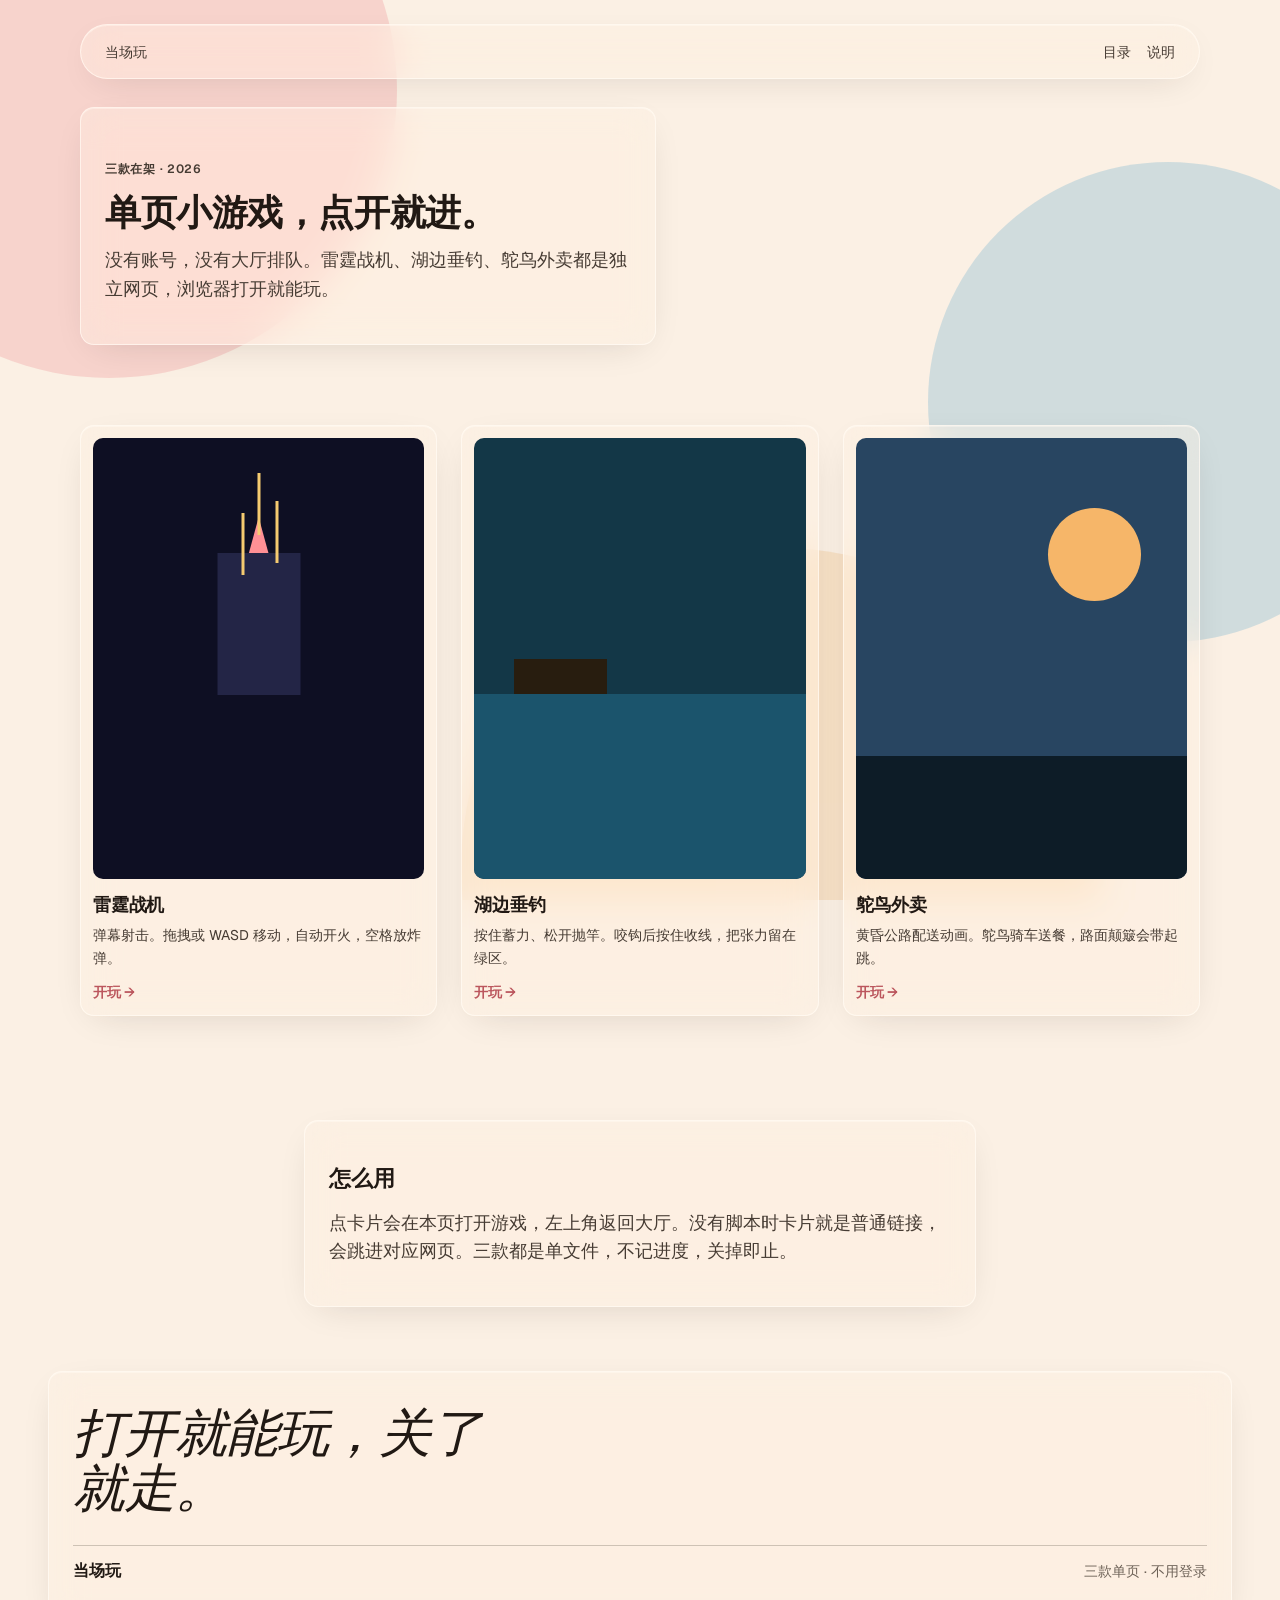
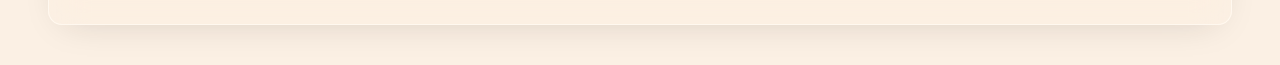
==== index.html @ dd324b51 "Add play-now arcade hub and three single-page games. Include Thunder Fighter, Lakeside Fishing, and " ====
<!DOCTYPE html>
<html lang="zh-CN" data-theme="plume">
<head>
  <meta charset="UTF-8" />
  <meta name="viewport" content="width=device-width, initial-scale=1.0" />
  <meta name="description" content="当场玩：雷霆战机、湖边垂钓、鸵鸟外卖。单页小游戏目录，不用账号，点开即玩。" />
  <title>当场玩 · 三款单页游戏</title>
  <link rel="preconnect" href="https://fonts.googleapis.com" />
  <link rel="preconnect" href="https://fonts.gstatic.com" crossorigin />
  <link href="https://fonts.googleapis.com/css2?family=Geist:wght@400;500;600;700&family=Newsreader:ital,opsz,wght@1,16..72,500&display=swap" rel="stylesheet" />
  <link rel="stylesheet" href="tokens.css" />
  <style>
/* Hallmark · genre: playful · macrostructure: Catalogue
 * theme: Plume · accent: rose 18° · studied: no
 * tone: playful · audience: casual players · use: click a game and play
 * nav: N1 · footer: Ft5 · enrichment: none (typography + CSS art thumbs)
 * F6 knobs: ratio=3/4 portrait, density=3-up, micro-action=开玩
 * motion: card-lift · overlay-fade · blob-drift
 * glass: nav · mast · cards · notes · footer · stage bar
 * pre-emit critique: P4 H5 E4 S4 R4 V4 */

*, *::before, *::after { box-sizing: border-box; margin: 0; padding: 0; }
html, body { overflow-x: clip; }
html { scroll-behavior: smooth; }

body {
  font-family: var(--font-body);
  font-size: var(--text-md);
  font-weight: 400;
  color: var(--color-ink);
  background: var(--color-paper);
  line-height: var(--lh-relaxed);
  -webkit-font-smoothing: antialiased;
  -moz-osx-font-smoothing: grayscale;
}

a { color: inherit; }

.aura {
  position: fixed;
  inset: 0;
  z-index: 0;
  pointer-events: none;
  overflow: hidden;
}
.aura__blob {
  position: absolute;
  border-radius: 50%;
  will-change: transform;
}
.aura__blob--a {
  width: min(36rem, 58vw);
  height: min(36rem, 58vw);
  left: -14%;
  top: -22%;
  background: oklch(78% 0.10 18 / 0.34);
  animation: blob-drift 28s var(--ease-in-out) infinite;
}
.aura__blob--b {
  width: min(30rem, 48vw);
  height: min(30rem, 48vw);
  right: -10%;
  top: 18%;
  background: oklch(72% 0.08 230 / 0.30);
  animation: blob-drift 34s var(--ease-in-out) infinite reverse;
}
.aura__blob--c {
  width: min(40rem, 64vw);
  height: min(40rem, 64vw);
  left: 36%;
  bottom: -32%;
  background: oklch(82% 0.10 70 / 0.28);
  animation: blob-drift 40s var(--ease-in-out) infinite;
}
@keyframes blob-drift {
  0%, 100% { transform: translate(0, 0); }
  50% { transform: translate(4%, -6%); }
}

.wrap {
  width: min(100%, var(--page-max));
  margin-inline: auto;
  padding-inline: var(--page-gutter);
  min-width: 0;
  position: relative;
  z-index: var(--z-base);
}

.glass {
  background: var(--glass-fill);
  backdrop-filter: blur(var(--glass-blur)) saturate(var(--glass-sat));
  -webkit-backdrop-filter: blur(var(--glass-blur)) saturate(var(--glass-sat));
  border: 1px solid var(--glass-stroke);
  box-shadow:
    var(--glass-shadow),
    inset 0 1px 0 var(--glass-stroke-inner);
  isolation: isolate;
}

/* N1 wordmark + 2 links, sticky frosted pill */
.nav-wrap {
  position: sticky;
  top: var(--space-sm);
  z-index: var(--z-sticky-nav);
  padding-block: var(--space-sm) 0;
}
.nav-min {
  display: flex;
  align-items: baseline;
  justify-content: space-between;
  gap: var(--space-lg);
  padding: var(--space-sm) var(--space-lg);
  border-radius: var(--radius-pill);
}
.wordmark {
  font-family: var(--font-display);
  font-weight: 700;
  font-size: var(--text-lg);
  letter-spacing: var(--tracking-tight);
  text-decoration: none;
  color: var(--color-ink);
  white-space: nowrap;
}
.nav-min ul {
  list-style: none;
  display: flex;
  gap: var(--space-md);
  min-width: 0;
}
.nav-min a {
  font-size: var(--text-sm);
  font-weight: 500;
  color: var(--color-neutral);
  text-decoration: none;
  white-space: nowrap;
  padding: var(--space-3xs) 0;
  border-bottom: var(--rule-fine) solid transparent;
  transition: color var(--dur-micro) var(--ease-out),
              border-color var(--dur-micro) var(--ease-out);
}
.nav-min a:hover,
.nav-min a.is-hover { color: var(--color-ink); border-bottom-color: var(--color-ink); }
.nav-min a:focus-visible,
.nav-min a.is-focus {
  outline: 2px solid var(--color-focus);
  outline-offset: 3px;
  border-radius: 2px;
}
.nav-min a:active,
.nav-min a.is-active { transform: translateY(1px); }

/* Catalogue mast — inventory header, not a display hero */
.mast {
  margin-top: var(--space-xl);
  margin-bottom: var(--space-2xl);
  padding: var(--space-xl) var(--space-lg);
  max-width: 36rem;
  min-width: 0;
  border-radius: var(--radius-card);
}
.mast__count {
  font-size: var(--text-xs);
  font-weight: 600;
  letter-spacing: var(--tracking-label);
  text-transform: uppercase;
  color: var(--color-muted);
  margin-bottom: var(--space-sm);
}
.mast h1 {
  font-family: var(--font-display);
  font-size: var(--text-2xl);
  font-weight: 700;
  letter-spacing: var(--tracking-tight);
  line-height: var(--lh-snug);
  overflow-wrap: anywhere;
  min-width: 0;
}
.mast p {
  margin-top: var(--space-sm);
  color: var(--color-neutral);
  max-width: var(--measure);
}

/* F6 product card grid */
.shelf {
  display: grid;
  grid-template-columns: minmax(0, 1fr);
  gap: var(--space-xl) var(--space-lg);
  padding-bottom: var(--space-3xl);
  padding-top: var(--space-md);
}
@media (min-width: 40rem) {
  .shelf { grid-template-columns: repeat(2, minmax(0, 1fr)); }
}
@media (min-width: 60rem) {
  .shelf { grid-template-columns: repeat(3, minmax(0, 1fr)); }
}

.game {
  display: grid;
  grid-template-rows: auto 1fr auto;
  gap: var(--space-sm);
  text-decoration: none;
  color: var(--color-ink);
  min-width: 0;
  border-radius: var(--radius-card);
  outline: none;
  padding: var(--space-sm);
  transition: transform var(--dur-short) var(--ease-out),
              background var(--dur-short) var(--ease-out);
}
.game__media {
  position: relative;
  display: block;
  aspect-ratio: 3 / 4;
  border-radius: calc(var(--radius-card) - 4px);
  overflow: hidden;
  background: var(--color-paper-2);
  min-width: 0;
}
.game__art {
  width: 100%;
  height: 100%;
  display: block;
  position: relative;
}
.game__meta h2 {
  font-family: var(--font-display);
  font-size: var(--text-md);
  font-weight: 600;
  letter-spacing: var(--tracking-tight);
  overflow-wrap: anywhere;
  min-width: 0;
}
.game__meta p {
  font-size: var(--text-sm);
  color: var(--color-neutral);
  margin-top: var(--space-2xs);
}
.game__play {
  font-size: var(--text-sm);
  font-weight: 600;
  color: var(--color-accent);
  justify-self: start;
  transition: transform var(--dur-micro) var(--ease-out),
              color var(--dur-micro) var(--ease-out);
}
.game:hover .game__play,
.game.is-hover .game__play,
.game:focus-visible .game__play { transform: translateX(4px); }

@media (hover: hover) and (pointer: fine) {
  .game:hover,
  .game.is-hover {
    transform: translateY(-2px);
    background: var(--glass-fill-strong);
  }
}
.game:focus-visible,
.game.is-focus {
  outline: 2px solid var(--color-focus);
  outline-offset: 3px;
}
.game:active,
.game.is-active { transform: translateY(0); }
.game[aria-disabled="true"] { pointer-events: none; opacity: 0.45; }
.game[data-state="loading"] .game__play::after { content: " …"; }
.game[data-state="error"] .game__play { color: var(--color-ink); }
.game[data-state="success"] .game__play { color: var(--color-ink-2); }

/* CSS art — fighter */
.art--fighter { background: var(--art-fighter-sky); }
.art--fighter::before {
  content: "";
  position: absolute;
  inset: 18% 42% auto 42%;
  height: 22%;
  background: var(--art-fighter-ship);
  clip-path: polygon(50% 0, 100% 100%, 0 100%);
}
.art--fighter::after {
  content: "";
  position: absolute;
  left: 50%;
  top: 8%;
  width: 3px;
  height: 14%;
  transform: translateX(-50%);
  background: var(--art-fighter-shot);
  box-shadow:
    18px 28px 0 0 var(--art-fighter-shot),
    -16px 40px 0 0 var(--art-fighter-shot),
    0 120px 0 40px var(--art-fighter-mid);
}

/* CSS art — fishing */
.art--fish { background: var(--art-fish-sky); }
.art--fish::before {
  content: "";
  position: absolute;
  inset: 58% 0 0;
  background: var(--art-fish-water);
}
.art--fish::after {
  content: "";
  position: absolute;
  left: 12%;
  bottom: 42%;
  width: 28%;
  height: 8%;
  background: var(--art-fish-dock);
  box-shadow:
    42px -86px 0 -18px var(--art-fish-bobber),
    54px -40px 0 -22px var(--color-ink);
}

/* CSS art — ostrich */
.art--ostrich { background: var(--art-ostrich-sky); }
.art--ostrich::before {
  content: "";
  position: absolute;
  right: 14%;
  top: 16%;
  width: 28%;
  aspect-ratio: 1;
  border-radius: 50%;
  background: var(--art-ostrich-sun);
}
.art--ostrich::after {
  content: "";
  position: absolute;
  left: 0;
  right: 0;
  bottom: 0;
  height: 28%;
  background: var(--art-ostrich-road);
  box-shadow: 38% -18% 0 0 var(--art-ostrich-body);
}

.note {
  padding: var(--space-xl) var(--space-lg);
  max-width: 42rem;
  min-width: 0;
  margin-bottom: var(--space-2xl);
  border-radius: var(--radius-card);
}
.note h2 {
  font-family: var(--font-display);
  font-size: var(--text-lg);
  font-weight: 600;
  margin-bottom: var(--space-sm);
  overflow-wrap: anywhere;
}
.note p { color: var(--color-neutral); }
.note + .note { padding-top: 0; }

.foot-stmt {
  position: relative;
  z-index: var(--z-base);
  margin: 0 var(--page-gutter) var(--space-xl);
  padding: var(--space-xl) var(--space-lg);
  display: grid;
  gap: var(--space-lg);
  border-radius: var(--radius-card);
}
.foot-stmt__line {
  font-family: var(--font-serif);
  font-style: italic;
  font-size: clamp(1.75rem, 5vw, 3.25rem);
  font-weight: 500;
  line-height: 1.05;
  letter-spacing: -0.02em;
  max-width: 14ch;
  overflow-wrap: anywhere;
  min-width: 0;
}
.foot-stmt__meta {
  display: flex;
  justify-content: space-between;
  align-items: baseline;
  gap: var(--space-md);
  flex-wrap: wrap;
  padding-block-start: var(--space-sm);
  border-top: var(--rule-hair) solid var(--color-rule);
  font-size: var(--text-sm);
  color: var(--color-muted);
}
.foot-stmt__meta .wordmark { font-size: var(--text-base); }

/* In-page player */
.stage {
  position: fixed;
  inset: 0;
  z-index: var(--z-modal);
  background: var(--color-ink);
  display: none;
  flex-direction: column;
}
.stage.is-open { display: flex; }
.stage__bar {
  display: flex;
  align-items: center;
  justify-content: space-between;
  gap: var(--space-md);
  min-height: var(--banner-height);
  padding: var(--space-xs) var(--page-gutter);
  background: var(--glass-fill-strong);
  backdrop-filter: blur(var(--glass-blur)) saturate(var(--glass-sat));
  -webkit-backdrop-filter: blur(var(--glass-blur)) saturate(var(--glass-sat));
  border-bottom: 1px solid var(--glass-stroke);
  box-shadow: inset 0 1px 0 var(--glass-stroke-inner);
}
.stage__title {
  font-size: var(--text-sm);
  font-weight: 600;
  min-width: 0;
  overflow: hidden;
  text-overflow: ellipsis;
  white-space: nowrap;
}
.stage__back,
.stage iframe {
  border: 0;
}
.stage iframe {
  flex: 1;
  width: 100%;
  background: var(--color-ink);
}
.stage__back {
  font-family: var(--font-body);
  font-size: var(--text-sm);
  font-weight: 600;
  color: var(--color-paper);
  background: var(--color-ink);
  padding: 0.4rem 0.95rem;
  border-radius: var(--radius-pill);
  cursor: pointer;
  white-space: nowrap;
  transition: transform var(--dur-micro) var(--ease-out),
              background var(--dur-micro) var(--ease-out);
}
.stage__back:hover,
.stage__back.is-hover { background: var(--color-ink-2); transform: translateY(-1px); }
.stage__back:focus-visible,
.stage__back.is-focus { outline: 2px solid var(--color-focus); outline-offset: 3px; }
.stage__back:active,
.stage__back.is-active { transform: translateY(1px); }
.stage__back:disabled,
.stage__back.is-disabled { opacity: 0.4; cursor: not-allowed; }
.stage__back[data-state="loading"] { opacity: 0.7; }
.stage__back[data-state="error"] { background: var(--color-neutral); }
.stage__back[data-state="success"] { background: var(--color-ink); }

body.is-playing { overflow: hidden; }

@media (prefers-reduced-motion: reduce) {
  *, *::before, *::after {
    animation: none !important;
    transition: opacity 150ms linear !important;
    scroll-behavior: auto !important;
  }
  .game:hover,
  .game:hover .game__play { transform: none; }
}

@supports not ((backdrop-filter: blur(1px)) or (-webkit-backdrop-filter: blur(1px))) {
  .glass,
  .stage__bar {
    background: var(--color-paper-2);
  }
}
  </style>
</head>
<body>
  <div class="aura" aria-hidden="true">
    <span class="aura__blob aura__blob--a"></span>
    <span class="aura__blob aura__blob--b"></span>
    <span class="aura__blob aura__blob--c"></span>
  </div>

  <div class="nav-wrap wrap">
    <nav class="nav-min glass" aria-label="主导航">
      <a class="wordmark" href="#top">当场玩</a>
      <ul>
        <li><a href="#games">目录</a></li>
        <li><a href="#about">说明</a></li>
      </ul>
    </nav>
  </div>

  <main id="top">
    <div class="wrap">
      <header class="mast glass">
        <p class="mast__count">三款在架 · 2026</p>
        <h1>单页小游戏，点开就进。</h1>
        <p>没有账号，没有大厅排队。雷霆战机、湖边垂钓、鸵鸟外卖都是独立网页，浏览器打开就能玩。</p>
      </header>
    </div>

    <section class="shelf wrap" id="games" aria-label="游戏目录">
      <a class="game glass" href="thunder-fighter.html" data-play data-title="雷霆战机">
        <div class="game__media" aria-hidden="true">
          <span class="game__art art--fighter"></span>
        </div>
        <div class="game__meta">
          <h2>雷霆战机</h2>
          <p>弹幕射击。拖拽或 WASD 移动，自动开火，空格放炸弹。</p>
        </div>
        <span class="game__play">开玩 →</span>
      </a>

      <a class="game glass" href="fishing-demo.html" data-play data-title="湖边垂钓">
        <div class="game__media" aria-hidden="true">
          <span class="game__art art--fish"></span>
        </div>
        <div class="game__meta">
          <h2>湖边垂钓</h2>
          <p>按住蓄力、松开抛竿。咬钩后按住收线，把张力留在绿区。</p>
        </div>
        <span class="game__play">开玩 →</span>
      </a>

      <a class="game glass" href="ostrich-delivery.html" data-play data-title="鸵鸟外卖">
        <div class="game__media" aria-hidden="true">
          <span class="game__art art--ostrich"></span>
        </div>
        <div class="game__meta">
          <h2>鸵鸟外卖</h2>
          <p>黄昏公路配送动画。鸵鸟骑车送餐，路面颠簸会带起跳。</p>
        </div>
        <span class="game__play">开玩 →</span>
      </a>
    </section>

    <section class="note wrap glass" id="about">
      <h2>怎么用</h2>
      <p>点卡片会在本页打开游戏，左上角返回大厅。没有脚本时卡片就是普通链接，会跳进对应网页。三款都是单文件，不记进度，关掉即止。</p>
    </section>
  </main>

  <footer class="foot-stmt glass">
    <p class="foot-stmt__line">打开就能玩，关了就走。</p>
    <div class="foot-stmt__meta">
      <span class="wordmark">当场玩</span>
      <span>三款单页 · 不用登录</span>
    </div>
  </footer>

  <div class="stage" id="stage" hidden>
    <div class="stage__bar">
      <button type="button" class="stage__back" id="stageBack">返回大厅</button>
      <p class="stage__title" id="stageTitle">游戏</p>
    </div>
    <iframe id="stageFrame" title="游戏画面" allow="fullscreen"></iframe>
  </div>

  <script>
  (function () {
    var stage = document.getElementById('stage');
    var frame = document.getElementById('stageFrame');
    var title = document.getElementById('stageTitle');
    var back = document.getElementById('stageBack');
    var links = document.querySelectorAll('[data-play]');

    function openPlay(href, name) {
      title.textContent = name;
      frame.src = href;
      stage.hidden = false;
      stage.classList.add('is-open');
      document.body.classList.add('is-playing');
      back.focus();
    }

    function closePlay() {
      stage.classList.remove('is-open');
      stage.hidden = true;
      document.body.classList.remove('is-playing');
      frame.src = 'about:blank';
    }

    links.forEach(function (link) {
      link.addEventListener('click', function (event) {
        if (event.metaKey || event.ctrlKey || event.shiftKey || event.altKey) return;
        event.preventDefault();
        openPlay(link.getAttribute('href'), link.getAttribute('data-title') || '游戏');
      });
    });

    back.addEventListener('click', closePlay);
    document.addEventListener('keydown', function (event) {
      if (event.key === 'Escape' && stage.classList.contains('is-open')) closePlay();
    });
  })();
  </script>
</body>
</html>
---- tokens.css ----
/* Hallmark · tokens for 当场玩 arcade hub · theme: Plume */

:root,
[data-theme="plume"] {
  --color-paper: oklch(96% 0.020 70);
  --color-paper-2: oklch(94% 0.026 70);
  --color-paper-3: oklch(91% 0.030 70);
  --color-rule: oklch(82% 0.022 70);
  --color-rule-2: oklch(70% 0.024 70);
  --color-muted: oklch(50% 0.022 60);
  --color-neutral: oklch(36% 0.020 55);
  --color-ink-2: oklch(30% 0.018 55);
  --color-ink: oklch(22% 0.015 50);
  --color-accent: oklch(58% 0.130 18);
  --color-accent-ink: oklch(96% 0.020 70);
  --color-focus: oklch(58% 0.130 18);
  --color-shadow: oklch(45% 0.10 18 / 0.16);

  --art-fighter-sky: oklch(18% 0.04 280);
  --art-fighter-mid: oklch(28% 0.06 280);
  --art-fighter-ship: oklch(78% 0.14 18);
  --art-fighter-shot: oklch(86% 0.12 85);
  --art-fish-sky: oklch(32% 0.05 230);
  --art-fish-water: oklch(42% 0.07 230);
  --art-fish-dock: oklch(24% 0.03 70);
  --art-fish-bobber: oklch(62% 0.16 25);
  --art-ostrich-sky: oklch(38% 0.06 250);
  --art-ostrich-sun: oklch(82% 0.12 70);
  --art-ostrich-road: oklch(22% 0.03 240);
  --art-ostrich-body: oklch(88% 0.04 85);

  --font-display: "Geist", ui-sans-serif, system-ui, sans-serif;
  --font-body: "Geist", ui-sans-serif, system-ui, sans-serif;
  --font-serif: "Newsreader", ui-serif, Georgia, serif;
  --font-label: "Geist", ui-sans-serif, system-ui, sans-serif;

  --display-weight: 700;
  --display-style: normal;

  --text-xs: 0.75rem;
  --text-sm: 0.875rem;
  --text-base: 1rem;
  --text-md: 1.125rem;
  --text-lg: 1.375rem;
  --text-xl: 1.75rem;
  --text-2xl: 2.25rem;
  --text-3xl: 2.75rem;
  --text-display: clamp(2.75rem, 5.0vw + 0.75rem, 5.0rem);
  --text-display-s: clamp(2rem, 3vw + 0.5rem, 3rem);

  --lh-tight: 1.02;
  --lh-snug: 1.18;
  --lh-normal: 1.45;
  --lh-relaxed: 1.6;

  --tracking-display: -0.025em;
  --tracking-tight: -0.012em;
  --tracking-normal: 0;
  --tracking-label: 0.06em;

  --space-3xs: 0.125rem;
  --space-2xs: 0.25rem;
  --space-xs: 0.5rem;
  --space-sm: 0.75rem;
  --space-md: 1rem;
  --space-lg: 1.5rem;
  --space-xl: 2.5rem;
  --space-2xl: 4rem;
  --space-3xl: 6.5rem;
  --space-4xl: 10rem;

  --section-gap: 6rem;
  --section-head-gap: 1.5rem;
  --page-max: 76rem;
  --page-gutter: clamp(1.25rem, 4vw, 3rem);
  --measure: 62ch;
  --rule-hair: 0.5px;
  --rule-fine: 1px;

  --radius-card: 14px;
  --radius-pill: 999px;
  --radius-input: 10px;
  --rule-card: 1px;
  --shadow-card: 0 10px 28px -12px oklch(45% 0.10 18 / 0.16);

  --glass-fill: oklch(96% 0.020 70 / 0.46);
  --glass-fill-strong: oklch(96% 0.020 70 / 0.64);
  --glass-stroke: oklch(100% 0.012 70 / 0.62);
  --glass-stroke-inner: oklch(100% 0.008 70 / 0.34);
  --glass-blur: 18px;
  --glass-sat: 140%;
  --glass-shadow: 0 10px 36px -16px oklch(22% 0.015 50 / 0.18);

  --ease-out: cubic-bezier(0.16, 1, 0.3, 1);
  --ease-in: cubic-bezier(0.7, 0, 0.84, 0);
  --ease-in-out: cubic-bezier(0.65, 0, 0.35, 1);
  --dur-micro: 120ms;
  --dur-short: 220ms;
  --dur-long: 420ms;

  --z-base: 1;
  --z-raised: 10;
  --z-sticky-nav: 300;
  --z-modal: 400;
  --banner-height: 56px;
}
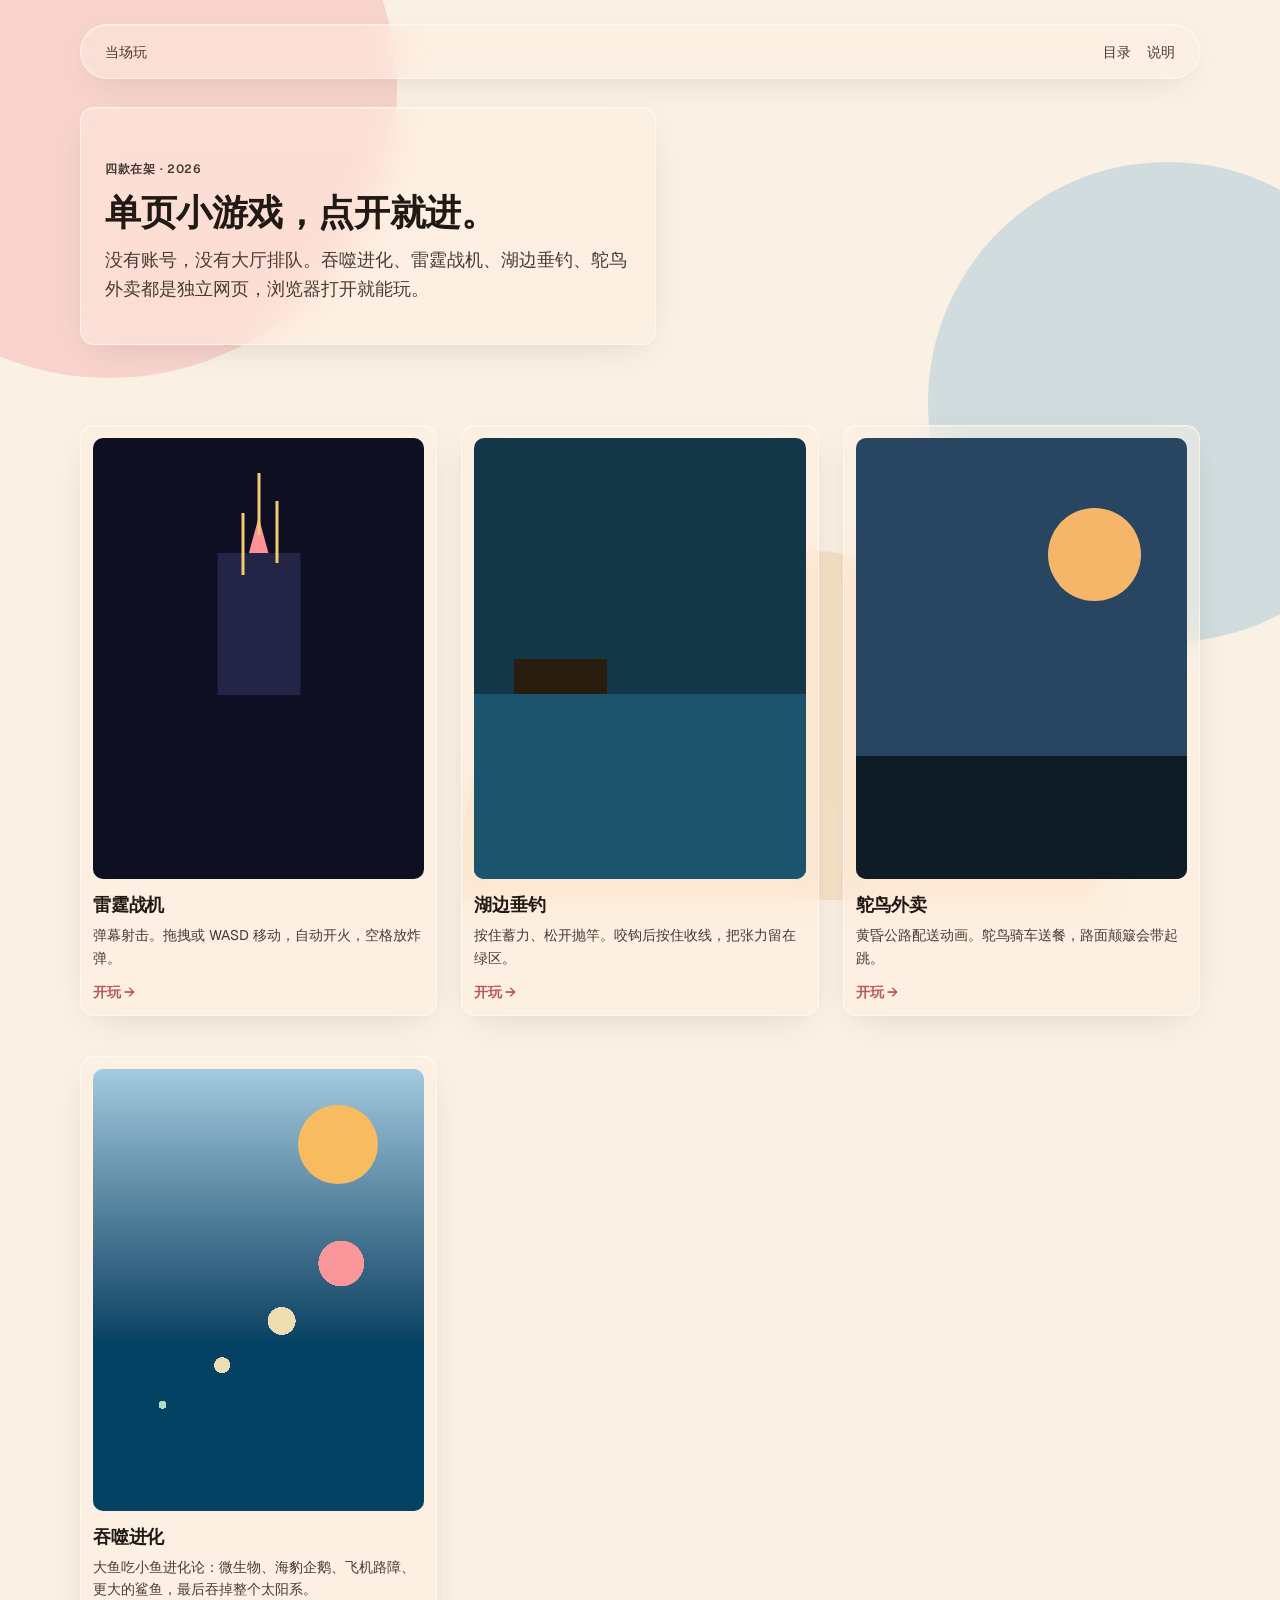
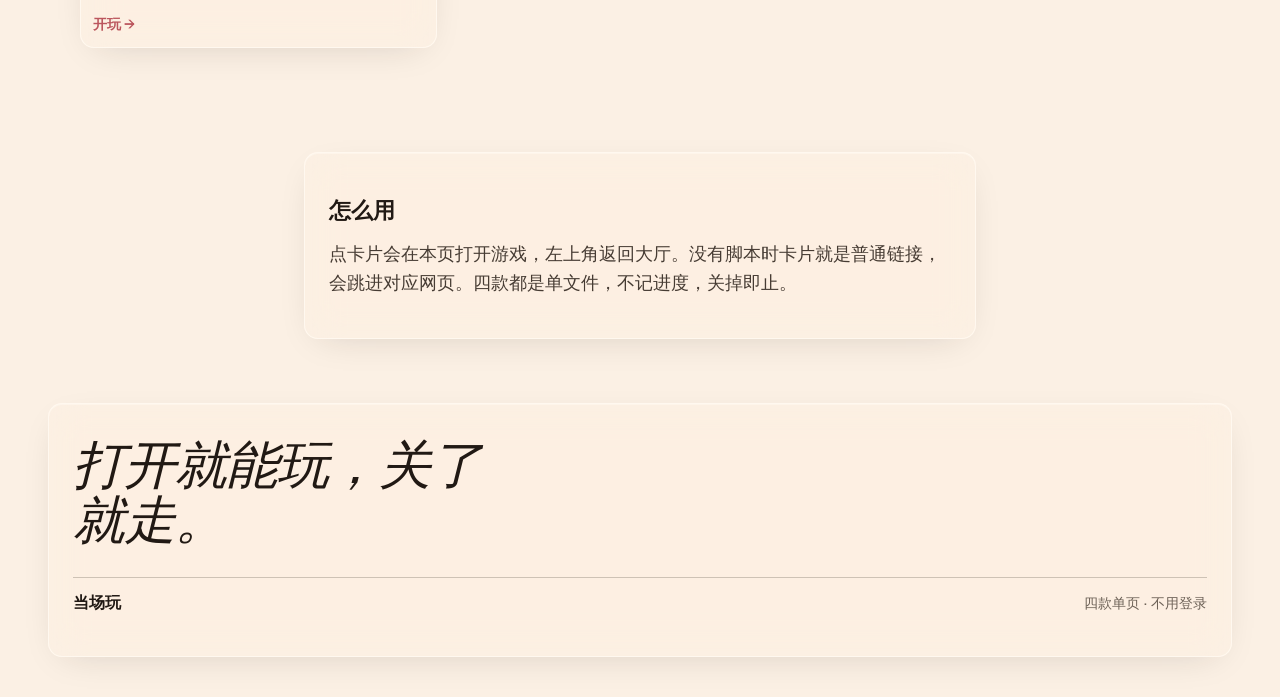
==== commit 29abe62c: "Make ostrich delivery a playable runner; add devour-evolution game. Ostrich: arrow-key controls (mov" ====
--- a/index.html
+++ b/index.html
@@ -3,8 +3,8 @@
 <head>
   <meta charset="UTF-8" />
   <meta name="viewport" content="width=device-width, initial-scale=1.0" />
-  <meta name="description" content="当场玩：雷霆战机、湖边垂钓、鸵鸟外卖。单页小游戏目录，不用账号，点开即玩。" />
-  <title>当场玩 · 三款单页游戏</title>
+  <meta name="description" content="当场玩：吞噬进化、雷霆战机、湖边垂钓、鸵鸟外卖。单页小游戏目录，不用账号，点开即玩。" />
+  <title>当场玩 · 四款单页游戏</title>
   <link rel="preconnect" href="https://fonts.googleapis.com" />
   <link rel="preconnect" href="https://fonts.gstatic.com" crossorigin />
   <link href="https://fonts.googleapis.com/css2?family=Geist:wght@400;500;600;700&family=Newsreader:ital,opsz,wght@1,16..72,500&display=swap" rel="stylesheet" />
@@ -337,6 +337,29 @@
   box-shadow: 38% -18% 0 0 var(--art-ostrich-body);
 }
 
+/* CSS art — devour */
+.art--devour { background: linear-gradient(var(--art-devour-sky), var(--art-devour-sea) 62%); }
+.art--devour::before {
+  content: "";
+  position: absolute;
+  right: 14%;
+  top: 8%;
+  width: 24%;
+  aspect-ratio: 1;
+  border-radius: 50%;
+  background: var(--art-devour-sun);
+}
+.art--devour::after {
+  content: "";
+  position: absolute;
+  inset: 0;
+  background:
+    radial-gradient(circle 4px at 21% 76%, var(--art-devour-fish-1) 99%, transparent),
+    radial-gradient(circle 8px at 39% 67%, var(--art-devour-fish-2) 99%, transparent),
+    radial-gradient(circle 14px at 57% 57%, var(--art-devour-fish-2) 99%, transparent),
+    radial-gradient(circle 23px at 75% 44%, var(--art-devour-fish-3) 99%, transparent);
+}
+
 .note {
   padding: var(--space-xl) var(--space-lg);
   max-width: 42rem;
@@ -492,9 +515,9 @@
   <main id="top">
     <div class="wrap">
       <header class="mast glass">
-        <p class="mast__count">三款在架 · 2026</p>
+        <p class="mast__count">四款在架 · 2026</p>
         <h1>单页小游戏，点开就进。</h1>
-        <p>没有账号，没有大厅排队。雷霆战机、湖边垂钓、鸵鸟外卖都是独立网页，浏览器打开就能玩。</p>
+        <p>没有账号，没有大厅排队。吞噬进化、雷霆战机、湖边垂钓、鸵鸟外卖都是独立网页，浏览器打开就能玩。</p>
       </header>
     </div>
 
@@ -531,11 +554,22 @@
         </div>
         <span class="game__play">开玩 →</span>
       </a>
+
+      <a class="game glass" href="devour-evolution.html" data-play data-title="吞噬进化">
+        <div class="game__media" aria-hidden="true">
+          <span class="game__art art--devour"></span>
+        </div>
+        <div class="game__meta">
+          <h2>吞噬进化</h2>
+          <p>大鱼吃小鱼进化论：微生物、海豹企鹅、飞机路障、更大的鲨鱼，最后吞掉整个太阳系。</p>
+        </div>
+        <span class="game__play">开玩 →</span>
+      </a>
     </section>
 
     <section class="note wrap glass" id="about">
       <h2>怎么用</h2>
-      <p>点卡片会在本页打开游戏，左上角返回大厅。没有脚本时卡片就是普通链接，会跳进对应网页。三款都是单文件，不记进度，关掉即止。</p>
+      <p>点卡片会在本页打开游戏，左上角返回大厅。没有脚本时卡片就是普通链接，会跳进对应网页。四款都是单文件，不记进度，关掉即止。</p>
     </section>
   </main>
 
@@ -543,7 +577,7 @@
     <p class="foot-stmt__line">打开就能玩，关了就走。</p>
     <div class="foot-stmt__meta">
       <span class="wordmark">当场玩</span>
-      <span>三款单页 · 不用登录</span>
+      <span>四款单页 · 不用登录</span>
     </div>
   </footer>
 
--- a/tokens.css
+++ b/tokens.css
@@ -28,6 +28,13 @@
   --art-ostrich-sun: oklch(82% 0.12 70);
   --art-ostrich-road: oklch(22% 0.03 240);
   --art-ostrich-body: oklch(88% 0.04 85);
+
+  --art-devour-sky: oklch(82% 0.05 230);
+  --art-devour-sea: oklch(36% 0.08 240);
+  --art-devour-sun: oklch(83% 0.13 75);
+  --art-devour-fish-1: oklch(86% 0.07 160);
+  --art-devour-fish-2: oklch(90% 0.06 90);
+  --art-devour-fish-3: oklch(78% 0.12 18);
 
   --font-display: "Geist", ui-sans-serif, system-ui, sans-serif;
   --font-body: "Geist", ui-sans-serif, system-ui, sans-serif;
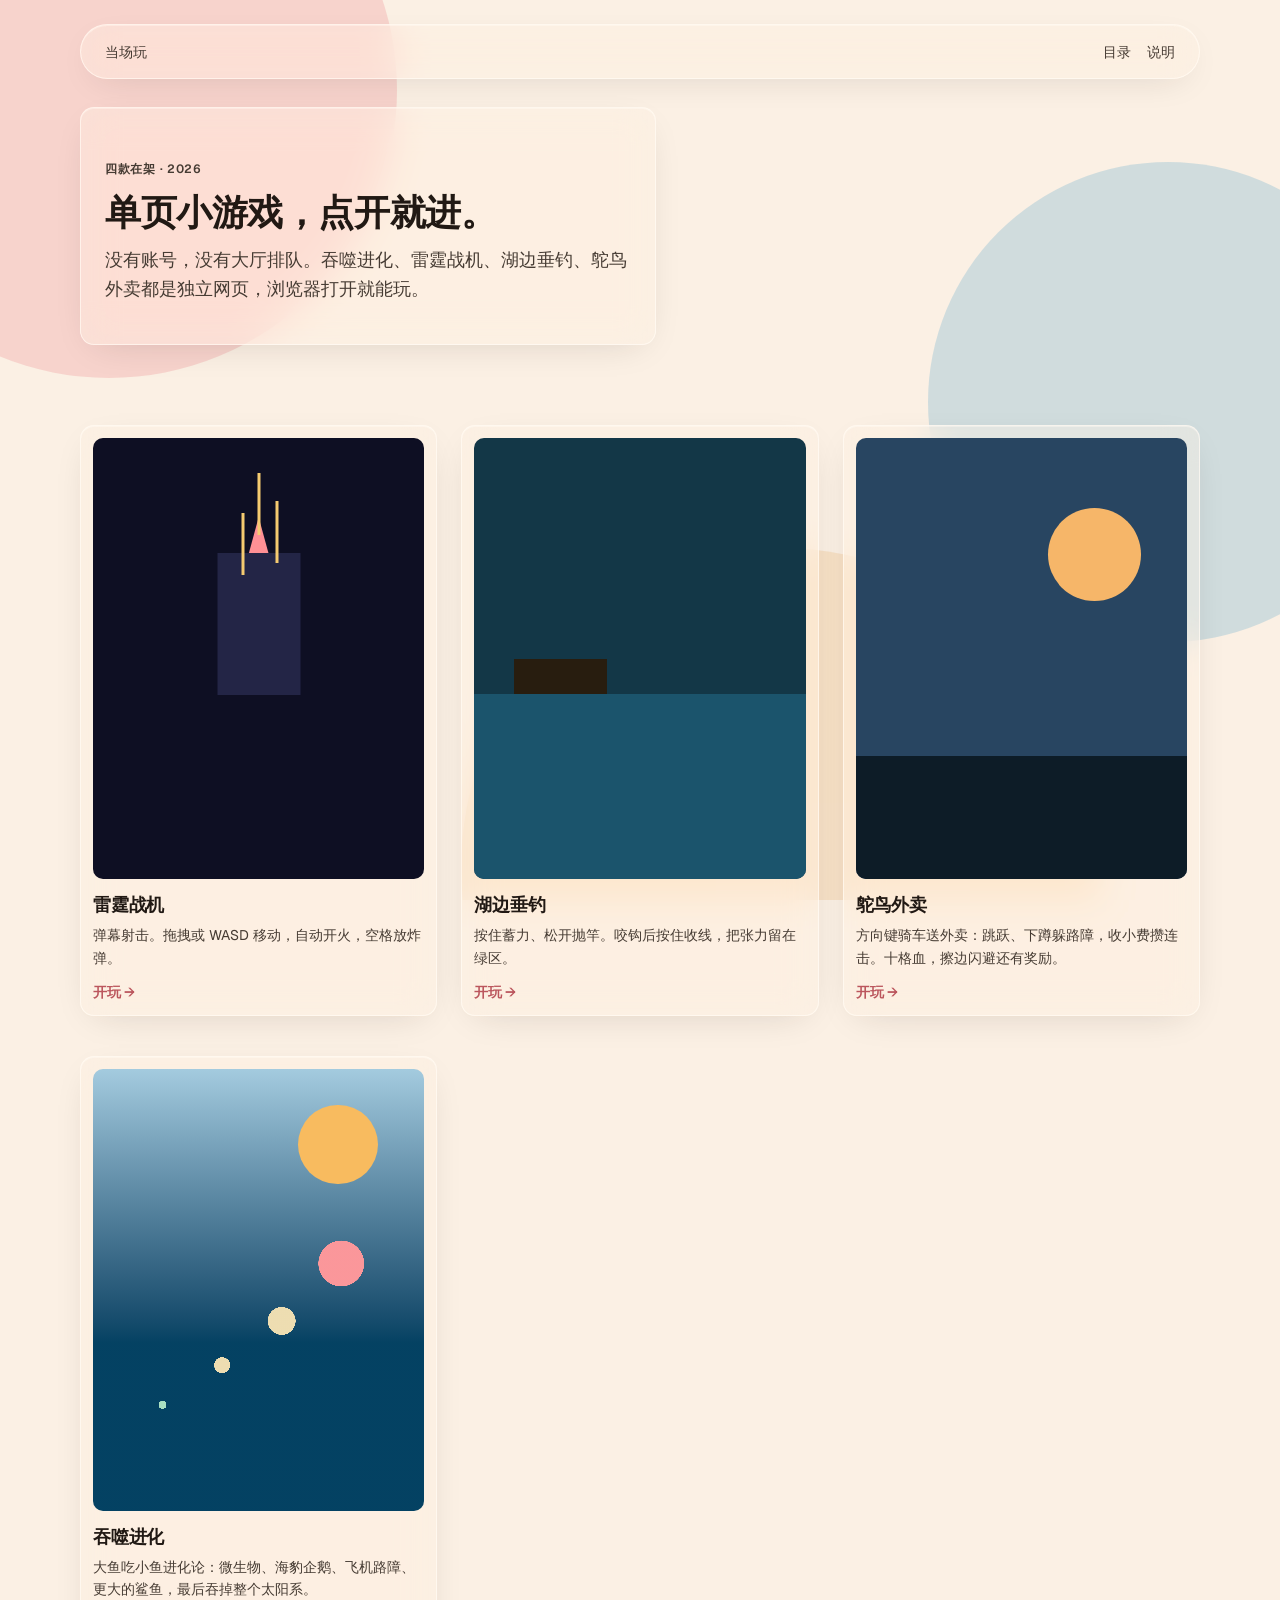
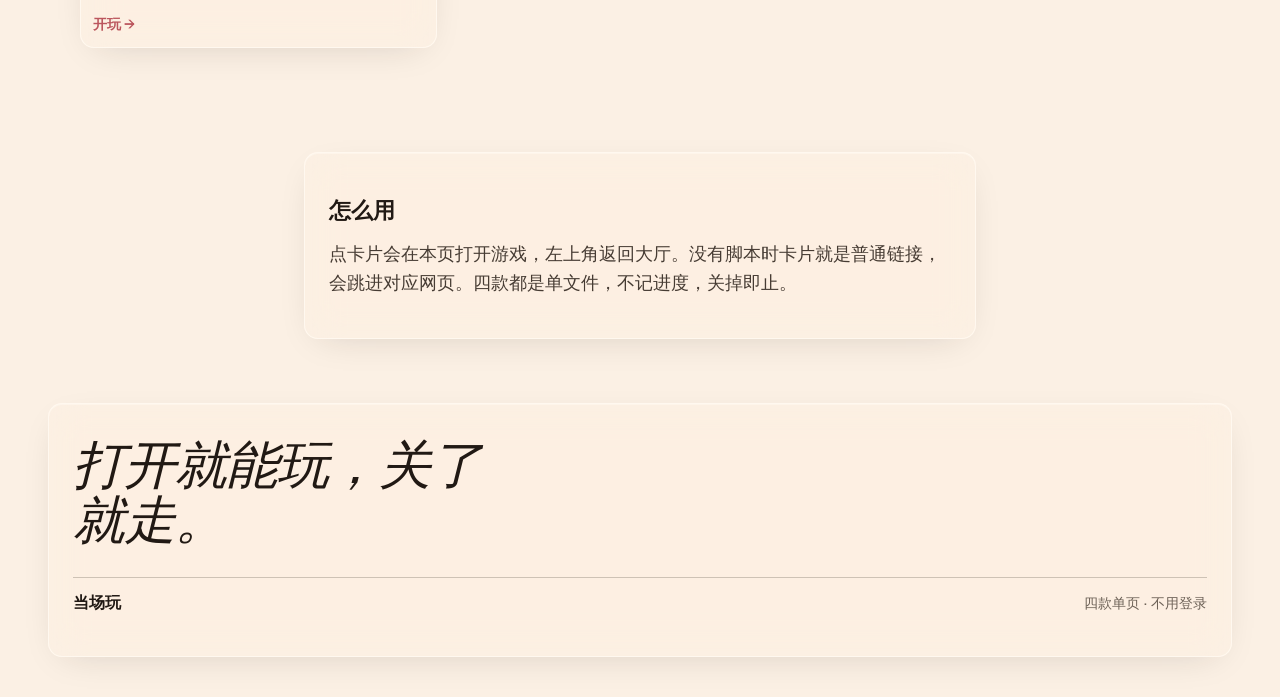
==== commit 225eb8d3: "Ostrich: 10 hearts, gentler difficulty curve, combo/near-miss/big-air rewards." ====
--- a/index.html
+++ b/index.html
@@ -550,7 +550,7 @@
         </div>
         <div class="game__meta">
           <h2>鸵鸟外卖</h2>
-          <p>黄昏公路配送动画。鸵鸟骑车送餐，路面颠簸会带起跳。</p>
+          <p>方向键骑车送外卖：跳跃、下蹲躲路障，收小费攒连击。十格血，擦边闪避还有奖励。</p>
         </div>
         <span class="game__play">开玩 →</span>
       </a>
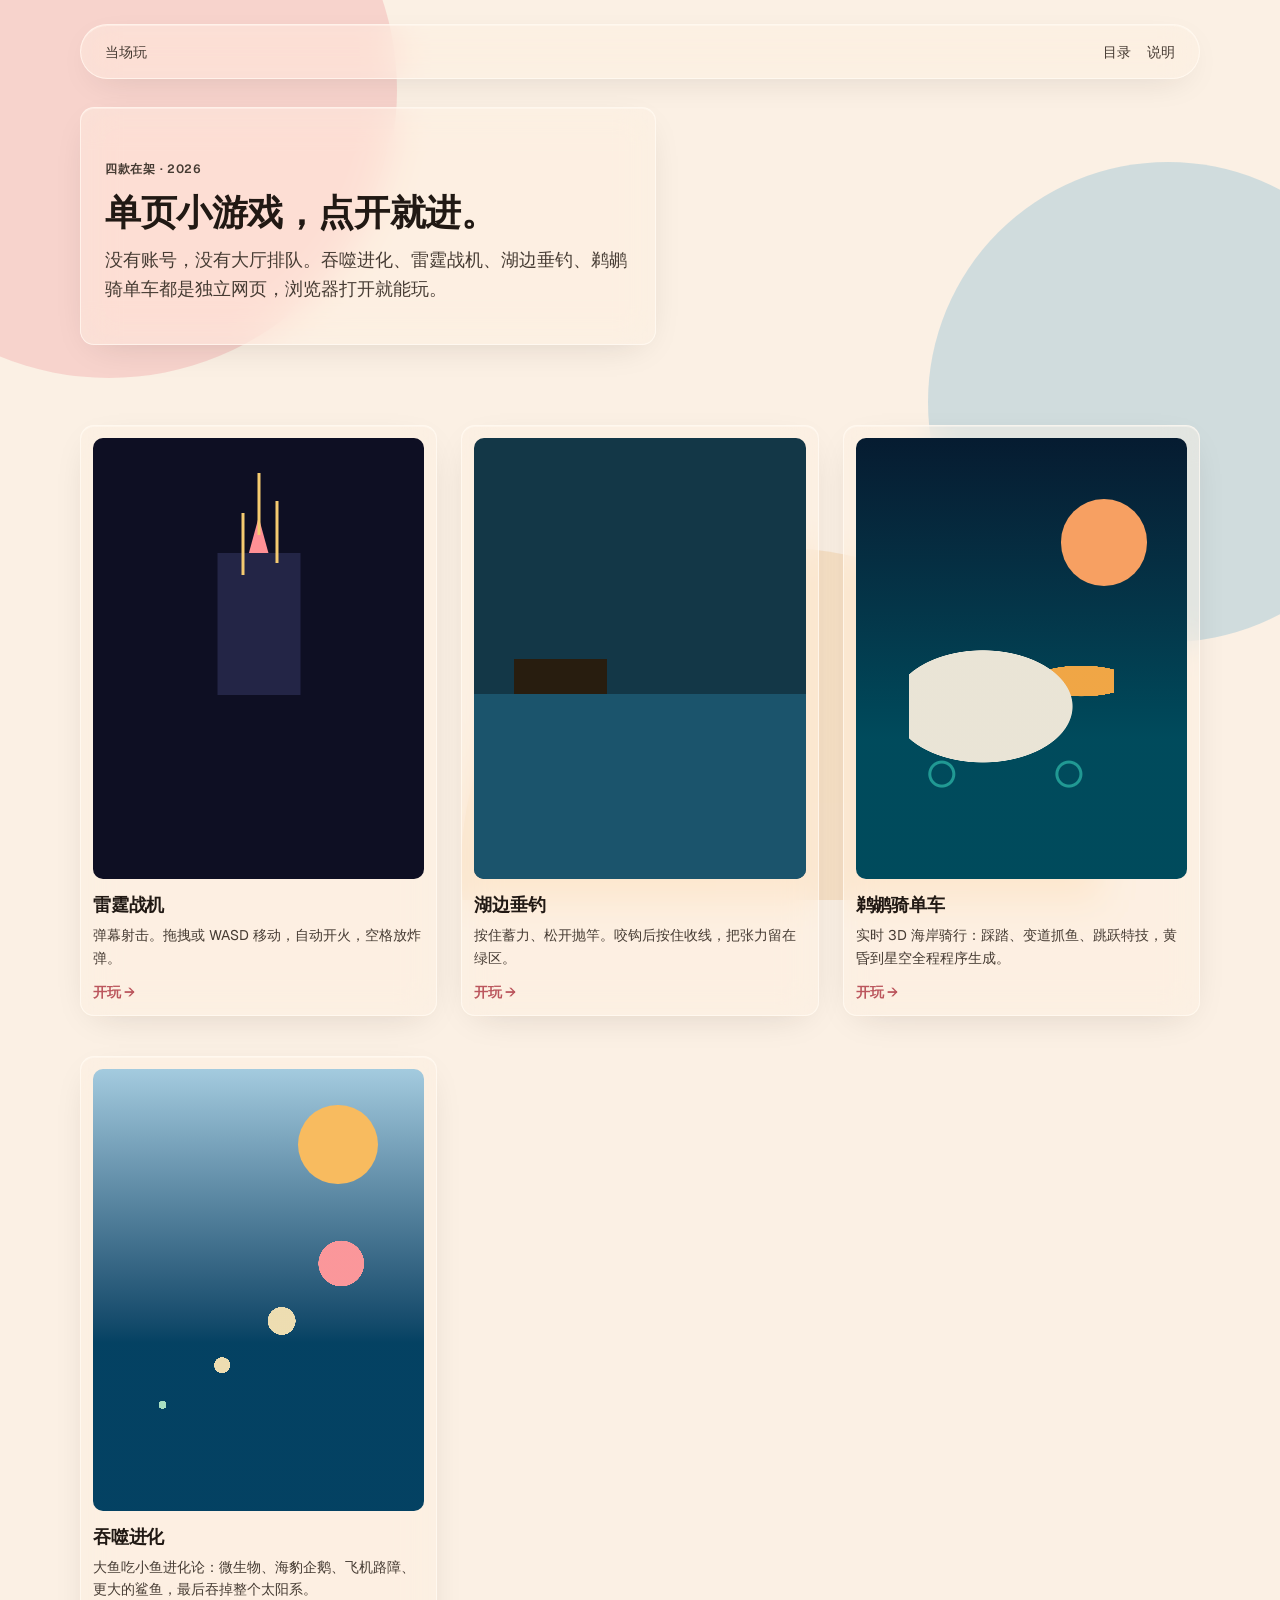
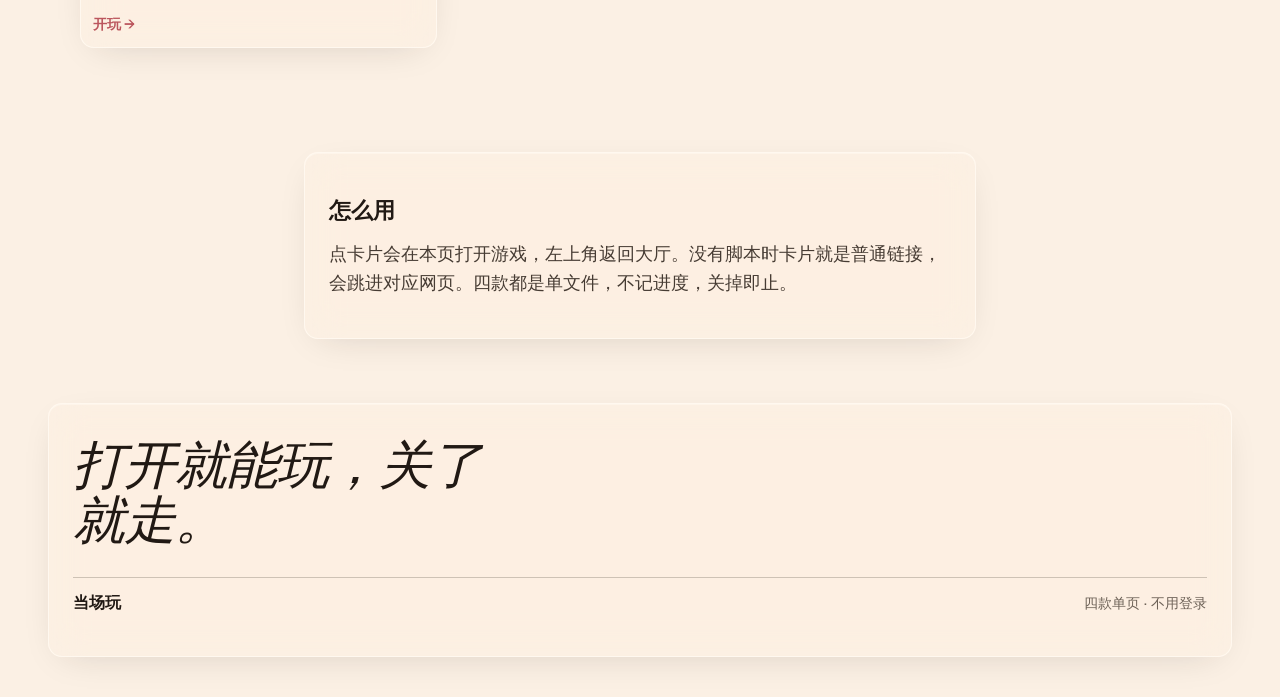
==== commit 2c6dd553: "Replace ostrich delivery with the pelican 3D bike ride. Keep the same hub slot and filename so the c" ====
--- a/index.html
+++ b/index.html
@@ -3,7 +3,7 @@
 <head>
   <meta charset="UTF-8" />
   <meta name="viewport" content="width=device-width, initial-scale=1.0" />
-  <meta name="description" content="当场玩：吞噬进化、雷霆战机、湖边垂钓、鸵鸟外卖。单页小游戏目录，不用账号，点开即玩。" />
+  <meta name="description" content="当场玩：吞噬进化、雷霆战机、湖边垂钓、鹈鹕骑单车。单页小游戏目录，不用账号，点开即玩。" />
   <title>当场玩 · 四款单页游戏</title>
   <link rel="preconnect" href="https://fonts.googleapis.com" />
   <link rel="preconnect" href="https://fonts.gstatic.com" crossorigin />
@@ -314,14 +314,14 @@
     54px -40px 0 -22px var(--color-ink);
 }
 
-/* CSS art — ostrich */
-.art--ostrich { background: var(--art-ostrich-sky); }
+/* CSS art — pelican */
+.art--ostrich { background: linear-gradient(var(--art-ostrich-sky), var(--art-ostrich-road) 68%); }
 .art--ostrich::before {
   content: "";
   position: absolute;
-  right: 14%;
-  top: 16%;
-  width: 28%;
+  right: 12%;
+  top: 14%;
+  width: 26%;
   aspect-ratio: 1;
   border-radius: 50%;
   background: var(--art-ostrich-sun);
@@ -329,12 +329,16 @@
 .art--ostrich::after {
   content: "";
   position: absolute;
-  left: 0;
-  right: 0;
-  bottom: 0;
-  height: 28%;
-  background: var(--art-ostrich-road);
-  box-shadow: 38% -18% 0 0 var(--art-ostrich-body);
+  left: 16%;
+  bottom: 20%;
+  width: 62%;
+  height: 32%;
+  background:
+    radial-gradient(circle 11px at 16% 88%, transparent 10px, var(--art-ostrich-wheel) 11px, var(--art-ostrich-wheel) 13px, transparent 14px),
+    radial-gradient(circle 11px at 78% 88%, transparent 10px, var(--art-ostrich-wheel) 11px, var(--art-ostrich-wheel) 13px, transparent 14px),
+    radial-gradient(ellipse 44% 40% at 36% 40%, var(--art-ostrich-body) 99%, transparent),
+    radial-gradient(circle 9px at 62% 16%, var(--art-ostrich-body) 99%, transparent),
+    radial-gradient(ellipse 24% 11% at 84% 22%, var(--art-ostrich-beak) 99%, transparent);
 }
 
 /* CSS art — devour */
@@ -517,7 +521,7 @@
       <header class="mast glass">
         <p class="mast__count">四款在架 · 2026</p>
         <h1>单页小游戏，点开就进。</h1>
-        <p>没有账号，没有大厅排队。吞噬进化、雷霆战机、湖边垂钓、鸵鸟外卖都是独立网页，浏览器打开就能玩。</p>
+        <p>没有账号，没有大厅排队。吞噬进化、雷霆战机、湖边垂钓、鹈鹕骑单车都是独立网页，浏览器打开就能玩。</p>
       </header>
     </div>
 
@@ -544,13 +548,13 @@
         <span class="game__play">开玩 →</span>
       </a>
 
-      <a class="game glass" href="ostrich-delivery.html" data-play data-title="鸵鸟外卖">
+      <a class="game glass" href="ostrich-delivery.html" data-play data-title="鹈鹕骑单车">
         <div class="game__media" aria-hidden="true">
           <span class="game__art art--ostrich"></span>
         </div>
         <div class="game__meta">
-          <h2>鸵鸟外卖</h2>
-          <p>方向键骑车送外卖：跳跃、下蹲躲路障，收小费攒连击。十格血，擦边闪避还有奖励。</p>
+          <h2>鹈鹕骑单车</h2>
+          <p>实时 3D 海岸骑行：踩踏、变道抓鱼、跳跃特技，黄昏到星空全程程序生成。</p>
         </div>
         <span class="game__play">开玩 →</span>
       </a>
--- a/tokens.css
+++ b/tokens.css
@@ -24,10 +24,12 @@
   --art-fish-water: oklch(42% 0.07 230);
   --art-fish-dock: oklch(24% 0.03 70);
   --art-fish-bobber: oklch(62% 0.16 25);
-  --art-ostrich-sky: oklch(38% 0.06 250);
-  --art-ostrich-sun: oklch(82% 0.12 70);
-  --art-ostrich-road: oklch(22% 0.03 240);
-  --art-ostrich-body: oklch(88% 0.04 85);
+  --art-ostrich-sky: oklch(22% 0.05 250);
+  --art-ostrich-sun: oklch(78% 0.13 55);
+  --art-ostrich-road: oklch(38% 0.07 220);
+  --art-ostrich-body: oklch(92% 0.02 90);
+  --art-ostrich-beak: oklch(78% 0.14 70);
+  --art-ostrich-wheel: oklch(62% 0.10 190);
 
   --art-devour-sky: oklch(82% 0.05 230);
   --art-devour-sea: oklch(36% 0.08 240);
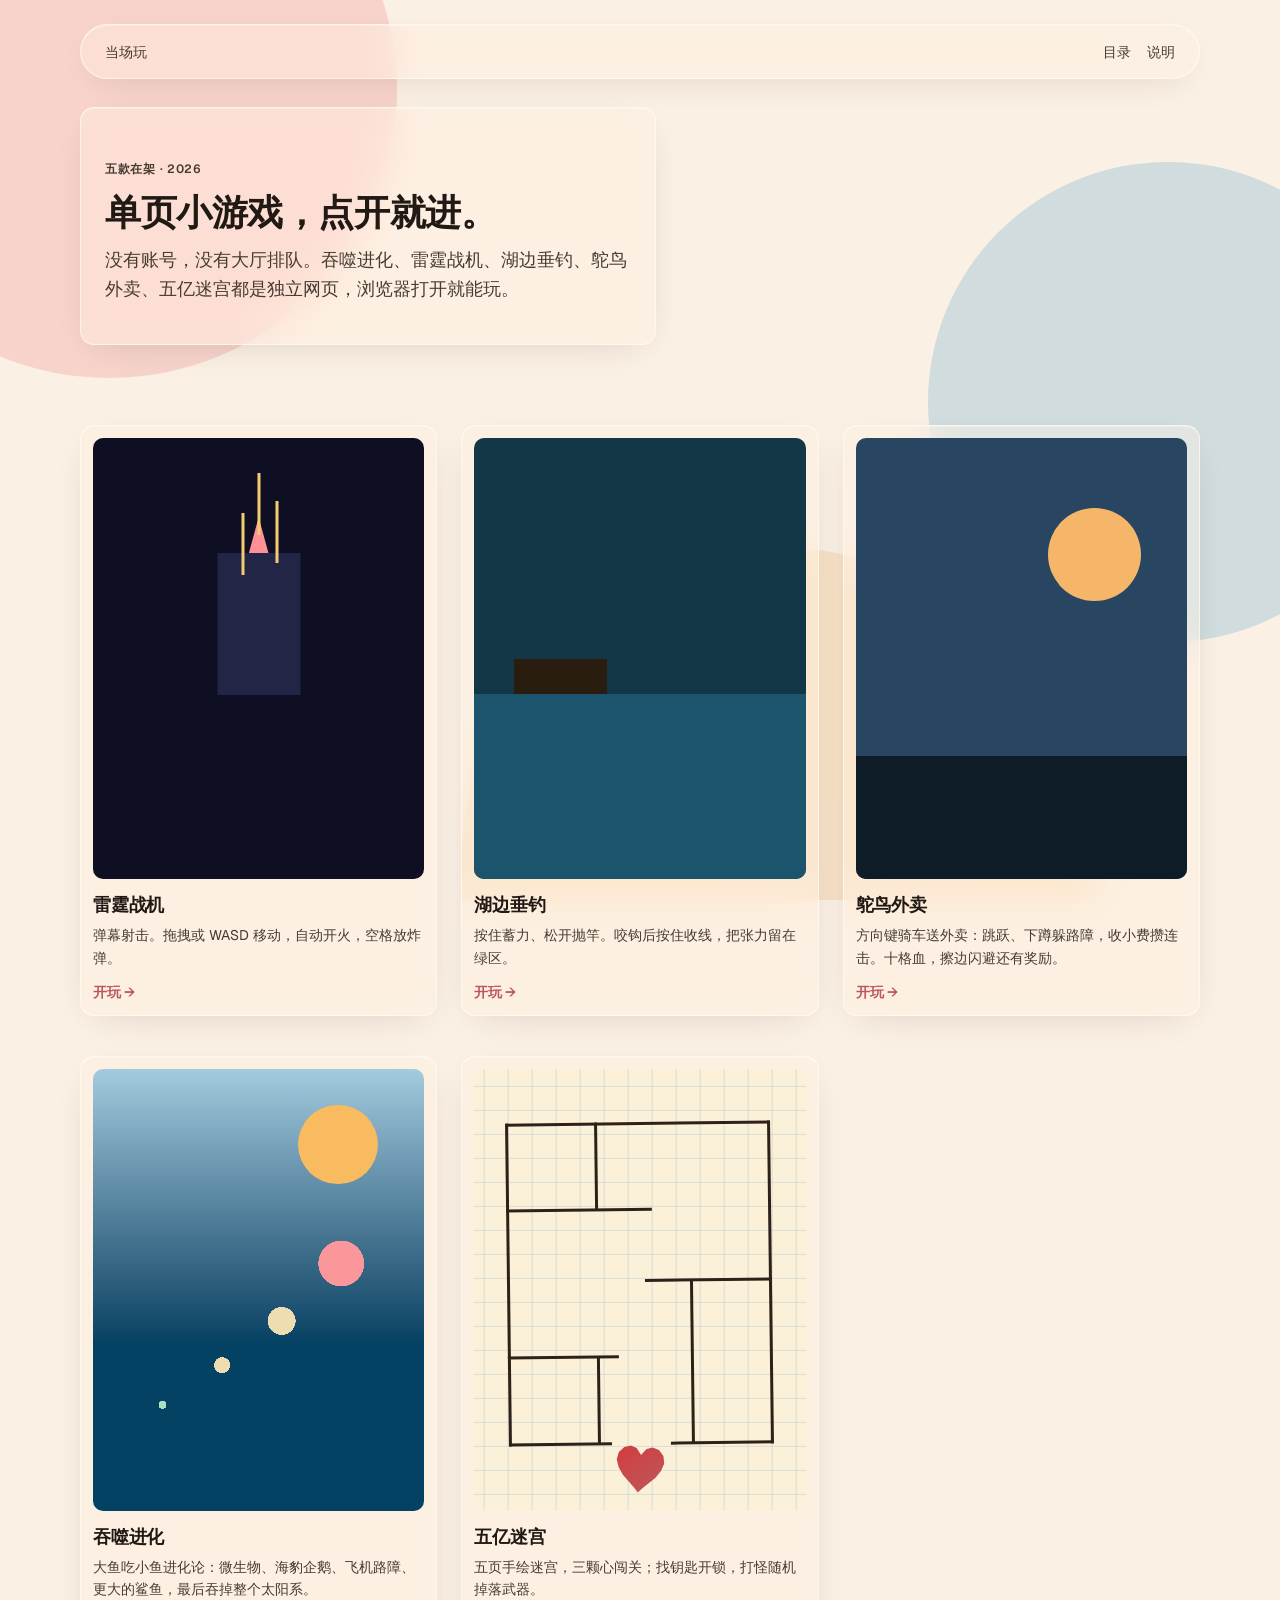
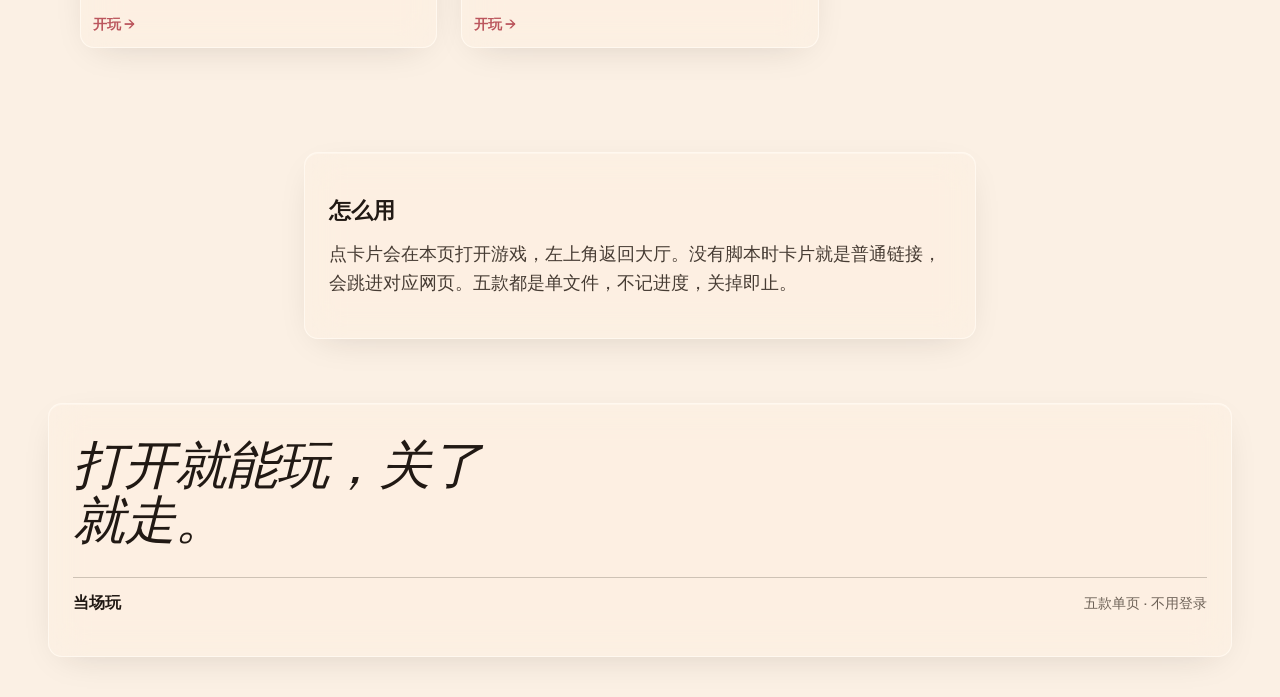
==== commit 8650e9ef: "Add five-page maze with drops and BGM" ====
--- a/index.html
+++ b/index.html
@@ -3,8 +3,8 @@
 <head>
   <meta charset="UTF-8" />
   <meta name="viewport" content="width=device-width, initial-scale=1.0" />
-  <meta name="description" content="当场玩：吞噬进化、雷霆战机、湖边垂钓、鹈鹕骑单车。单页小游戏目录，不用账号，点开即玩。" />
-  <title>当场玩 · 四款单页游戏</title>
+  <meta name="description" content="当场玩：吞噬进化、雷霆战机、湖边垂钓、鸵鸟外卖、五亿迷宫。单页小游戏目录，不用账号，点开即玩。" />
+  <title>当场玩 · 五款单页游戏</title>
   <link rel="preconnect" href="https://fonts.googleapis.com" />
   <link rel="preconnect" href="https://fonts.gstatic.com" crossorigin />
   <link href="https://fonts.googleapis.com/css2?family=Geist:wght@400;500;600;700&family=Newsreader:ital,opsz,wght@1,16..72,500&display=swap" rel="stylesheet" />
@@ -314,14 +314,14 @@
     54px -40px 0 -22px var(--color-ink);
 }
 
-/* CSS art — pelican */
-.art--ostrich { background: linear-gradient(var(--art-ostrich-sky), var(--art-ostrich-road) 68%); }
+/* CSS art — ostrich */
+.art--ostrich { background: var(--art-ostrich-sky); }
 .art--ostrich::before {
   content: "";
   position: absolute;
-  right: 12%;
-  top: 14%;
-  width: 26%;
+  right: 14%;
+  top: 16%;
+  width: 28%;
   aspect-ratio: 1;
   border-radius: 50%;
   background: var(--art-ostrich-sun);
@@ -329,16 +329,12 @@
 .art--ostrich::after {
   content: "";
   position: absolute;
-  left: 16%;
-  bottom: 20%;
-  width: 62%;
-  height: 32%;
-  background:
-    radial-gradient(circle 11px at 16% 88%, transparent 10px, var(--art-ostrich-wheel) 11px, var(--art-ostrich-wheel) 13px, transparent 14px),
-    radial-gradient(circle 11px at 78% 88%, transparent 10px, var(--art-ostrich-wheel) 11px, var(--art-ostrich-wheel) 13px, transparent 14px),
-    radial-gradient(ellipse 44% 40% at 36% 40%, var(--art-ostrich-body) 99%, transparent),
-    radial-gradient(circle 9px at 62% 16%, var(--art-ostrich-body) 99%, transparent),
-    radial-gradient(ellipse 24% 11% at 84% 22%, var(--art-ostrich-beak) 99%, transparent);
+  left: 0;
+  right: 0;
+  bottom: 0;
+  height: 28%;
+  background: var(--art-ostrich-road);
+  box-shadow: 38% -18% 0 0 var(--art-ostrich-body);
 }
 
 /* CSS art — devour */
@@ -362,6 +358,45 @@
     radial-gradient(circle 8px at 39% 67%, var(--art-devour-fish-2) 99%, transparent),
     radial-gradient(circle 14px at 57% 57%, var(--art-devour-fish-2) 99%, transparent),
     radial-gradient(circle 23px at 75% 44%, var(--art-devour-fish-3) 99%, transparent);
+}
+
+/* CSS art — maze */
+.art--maze {
+  background-color: var(--art-maze-paper);
+  background-image:
+    linear-gradient(var(--art-maze-grid) 1px, transparent 1px),
+    linear-gradient(90deg, var(--art-maze-grid) 1px, transparent 1px);
+  background-position: center;
+  background-size: 1.5rem 1.5rem;
+}
+.art--maze::before {
+  content: "";
+  position: absolute;
+  inset: 12% 10% 15%;
+  transform: rotate(-0.7deg);
+  background:
+    linear-gradient(var(--art-maze-ink), var(--art-maze-ink)) 0 0 / 100% 3px no-repeat,
+    linear-gradient(var(--art-maze-ink), var(--art-maze-ink)) 0 0 / 3px 100% no-repeat,
+    linear-gradient(var(--art-maze-ink), var(--art-maze-ink)) 100% 0 / 3px 100% no-repeat,
+    linear-gradient(var(--art-maze-ink), var(--art-maze-ink)) 0 100% / 39% 3px no-repeat,
+    linear-gradient(var(--art-maze-ink), var(--art-maze-ink)) 100% 100% / 39% 3px no-repeat,
+    linear-gradient(var(--art-maze-ink), var(--art-maze-ink)) 0 27% / 55% 3px no-repeat,
+    linear-gradient(var(--art-maze-ink), var(--art-maze-ink)) 34% 0 / 3px 27% no-repeat,
+    linear-gradient(var(--art-maze-ink), var(--art-maze-ink)) 100% 49% / 48% 3px no-repeat,
+    linear-gradient(var(--art-maze-ink), var(--art-maze-ink)) 70% 100% / 3px 51% no-repeat,
+    linear-gradient(var(--art-maze-ink), var(--art-maze-ink)) 0 73% / 42% 3px no-repeat,
+    linear-gradient(var(--art-maze-ink), var(--art-maze-ink)) 34% 100% / 3px 27% no-repeat;
+}
+.art--maze::after {
+  content: "";
+  position: absolute;
+  left: 42.5%;
+  bottom: 4%;
+  width: 15%;
+  aspect-ratio: 1;
+  transform: rotate(5deg);
+  background: linear-gradient(145deg, var(--art-maze-heart), var(--color-accent));
+  clip-path: polygon(50% 98%, 42% 89%, 17% 65%, 7% 50%, 2% 35%, 5% 20%, 15% 9%, 28% 5%, 40% 9%, 50% 22%, 60% 9%, 72% 5%, 85% 9%, 95% 20%, 98% 35%, 93% 50%, 83% 65%, 58% 89%);
 }
 
 .note {
@@ -519,9 +554,9 @@
   <main id="top">
     <div class="wrap">
       <header class="mast glass">
-        <p class="mast__count">四款在架 · 2026</p>
+        <p class="mast__count">五款在架 · 2026</p>
         <h1>单页小游戏，点开就进。</h1>
-        <p>没有账号，没有大厅排队。吞噬进化、雷霆战机、湖边垂钓、鹈鹕骑单车都是独立网页，浏览器打开就能玩。</p>
+        <p>没有账号，没有大厅排队。吞噬进化、雷霆战机、湖边垂钓、鸵鸟外卖、五亿迷宫都是独立网页，浏览器打开就能玩。</p>
       </header>
     </div>
 
@@ -548,13 +583,13 @@
         <span class="game__play">开玩 →</span>
       </a>
 
-      <a class="game glass" href="ostrich-delivery.html" data-play data-title="鹈鹕骑单车">
+      <a class="game glass" href="ostrich-delivery.html" data-play data-title="鸵鸟外卖">
         <div class="game__media" aria-hidden="true">
           <span class="game__art art--ostrich"></span>
         </div>
         <div class="game__meta">
-          <h2>鹈鹕骑单车</h2>
-          <p>实时 3D 海岸骑行：踩踏、变道抓鱼、跳跃特技，黄昏到星空全程程序生成。</p>
+          <h2>鸵鸟外卖</h2>
+          <p>方向键骑车送外卖：跳跃、下蹲躲路障，收小费攒连击。十格血，擦边闪避还有奖励。</p>
         </div>
         <span class="game__play">开玩 →</span>
       </a>
@@ -569,11 +604,22 @@
         </div>
         <span class="game__play">开玩 →</span>
       </a>
+
+      <a class="game glass" href="maze.html" data-play data-title="五亿迷宫">
+        <div class="game__media" aria-hidden="true">
+          <span class="game__art art--maze"></span>
+        </div>
+        <div class="game__meta">
+          <h2>五亿迷宫</h2>
+          <p>五页手绘迷宫，三颗心闯关；找钥匙开锁，打怪随机掉落武器。</p>
+        </div>
+        <span class="game__play">开玩 →</span>
+      </a>
     </section>
 
     <section class="note wrap glass" id="about">
       <h2>怎么用</h2>
-      <p>点卡片会在本页打开游戏，左上角返回大厅。没有脚本时卡片就是普通链接，会跳进对应网页。四款都是单文件，不记进度，关掉即止。</p>
+      <p>点卡片会在本页打开游戏，左上角返回大厅。没有脚本时卡片就是普通链接，会跳进对应网页。五款都是单文件，不记进度，关掉即止。</p>
     </section>
   </main>
 
@@ -581,7 +627,7 @@
     <p class="foot-stmt__line">打开就能玩，关了就走。</p>
     <div class="foot-stmt__meta">
       <span class="wordmark">当场玩</span>
-      <span>四款单页 · 不用登录</span>
+      <span>五款单页 · 不用登录</span>
     </div>
   </footer>
 
--- a/tokens.css
+++ b/tokens.css
@@ -24,12 +24,10 @@
   --art-fish-water: oklch(42% 0.07 230);
   --art-fish-dock: oklch(24% 0.03 70);
   --art-fish-bobber: oklch(62% 0.16 25);
-  --art-ostrich-sky: oklch(22% 0.05 250);
-  --art-ostrich-sun: oklch(78% 0.13 55);
-  --art-ostrich-road: oklch(38% 0.07 220);
-  --art-ostrich-body: oklch(92% 0.02 90);
-  --art-ostrich-beak: oklch(78% 0.14 70);
-  --art-ostrich-wheel: oklch(62% 0.10 190);
+  --art-ostrich-sky: oklch(38% 0.06 250);
+  --art-ostrich-sun: oklch(82% 0.12 70);
+  --art-ostrich-road: oklch(22% 0.03 240);
+  --art-ostrich-body: oklch(88% 0.04 85);
 
   --art-devour-sky: oklch(82% 0.05 230);
   --art-devour-sea: oklch(36% 0.08 240);
@@ -37,6 +35,11 @@
   --art-devour-fish-1: oklch(86% 0.07 160);
   --art-devour-fish-2: oklch(90% 0.06 90);
   --art-devour-fish-3: oklch(78% 0.12 18);
+
+  --art-maze-paper: oklch(96% 0.035 90);
+  --art-maze-grid: oklch(80% 0.035 225 / 0.42);
+  --art-maze-ink: oklch(26% 0.025 55);
+  --art-maze-heart: oklch(58% 0.19 25);
 
   --font-display: "Geist", ui-sans-serif, system-ui, sans-serif;
   --font-body: "Geist", ui-sans-serif, system-ui, sans-serif;
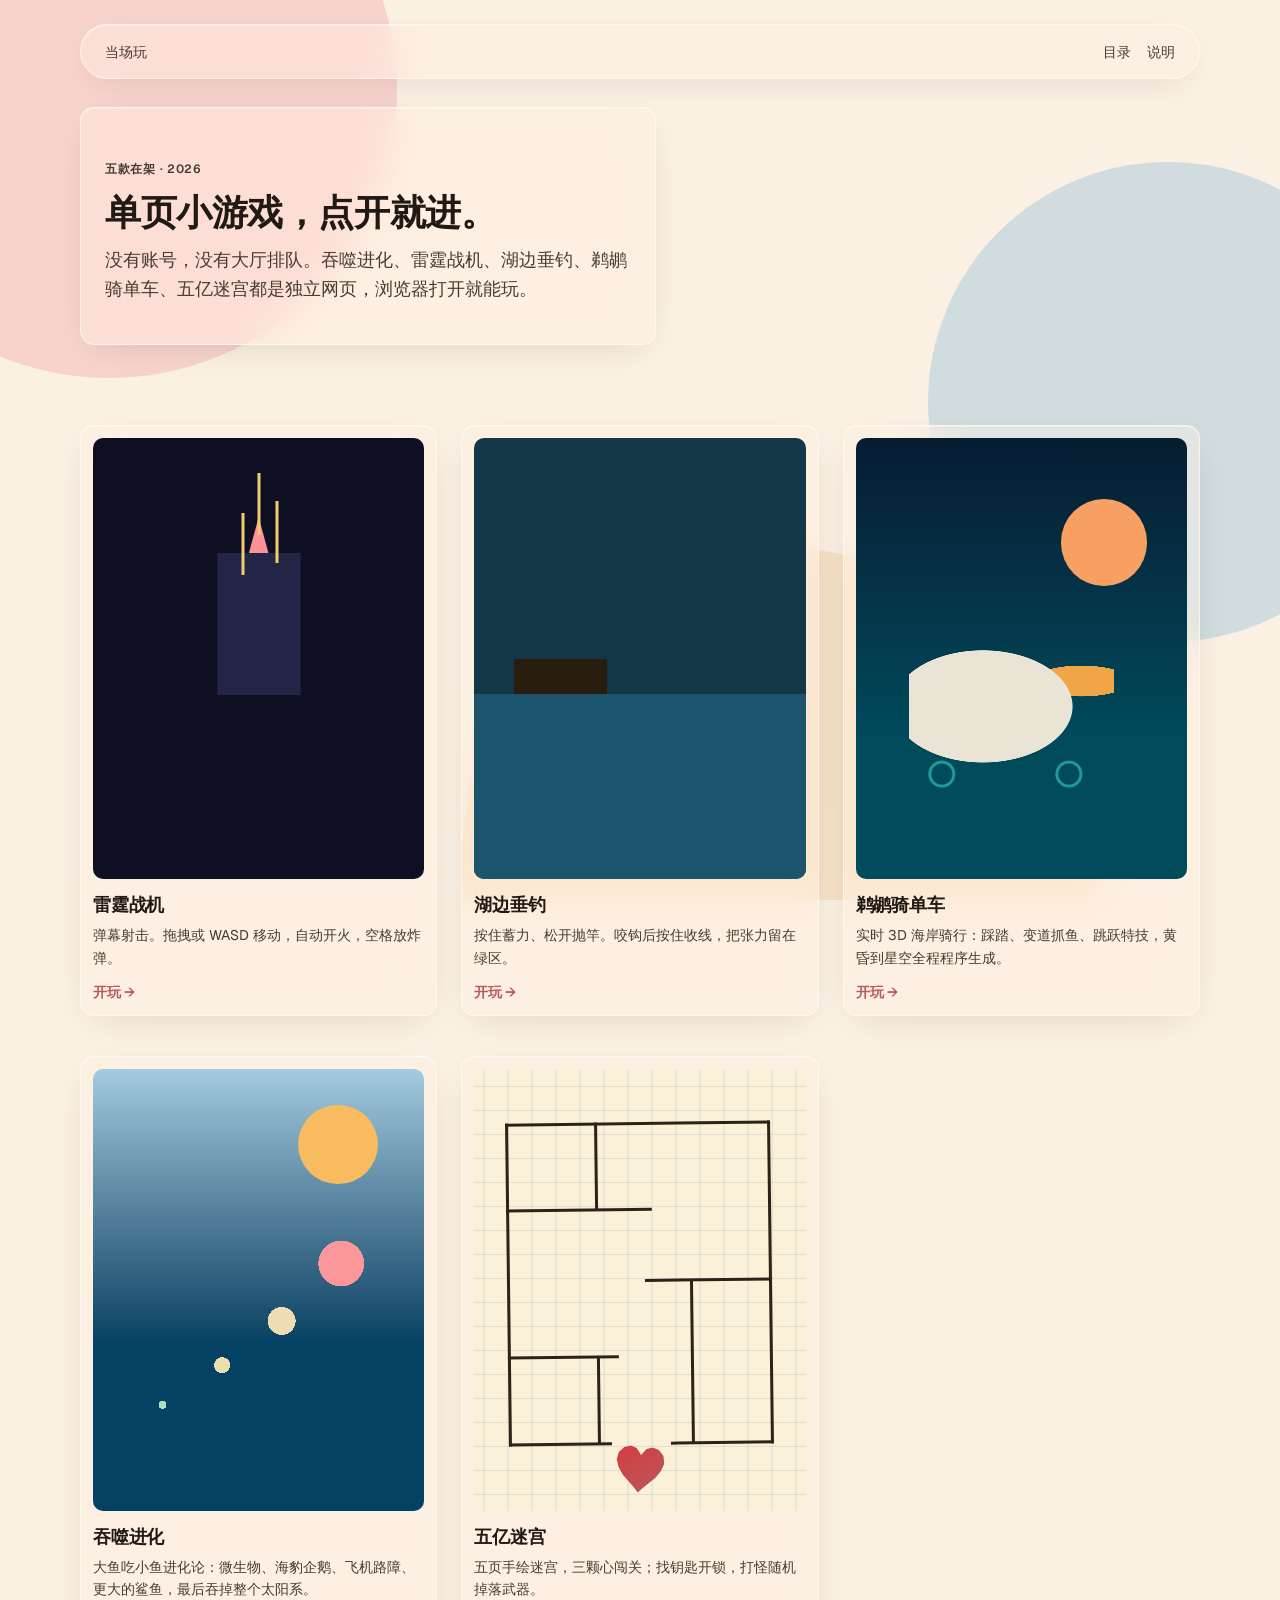
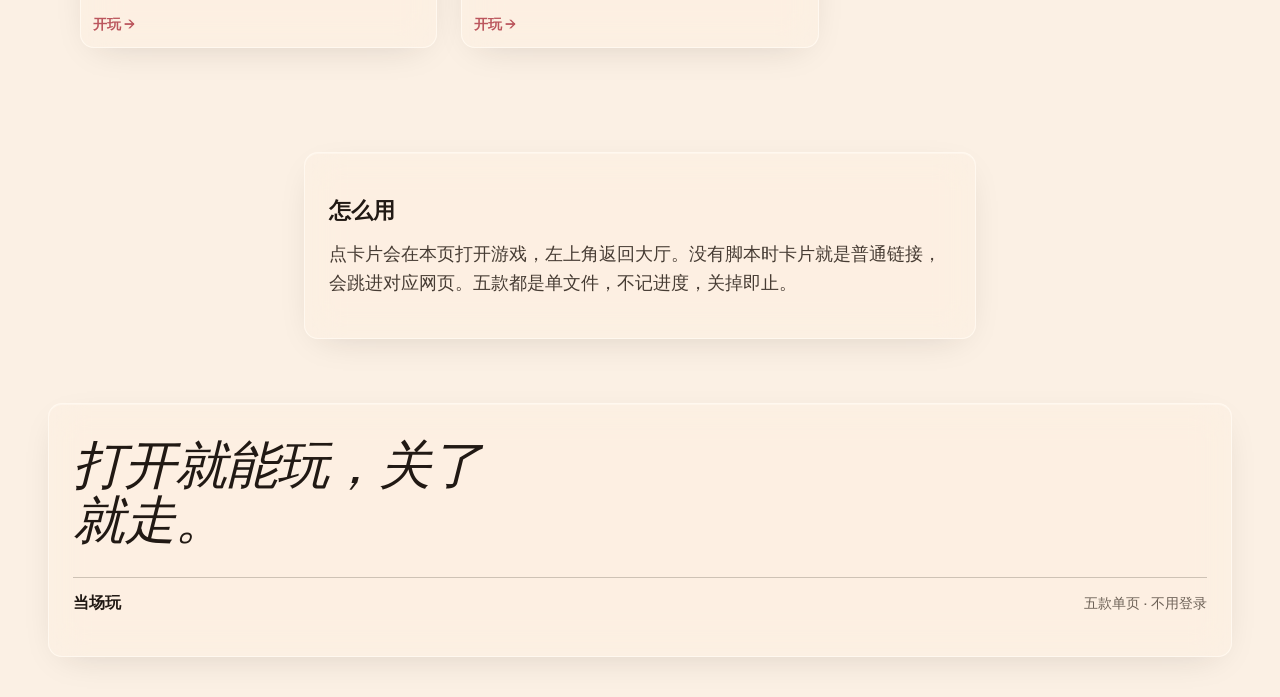
==== commit 7eab4bd4: "Merge branch 'feat/five-page-maze' # Conflicts: #	index.html" ====
--- a/index.html
+++ b/index.html
@@ -3,7 +3,7 @@
 <head>
   <meta charset="UTF-8" />
   <meta name="viewport" content="width=device-width, initial-scale=1.0" />
-  <meta name="description" content="当场玩：吞噬进化、雷霆战机、湖边垂钓、鸵鸟外卖、五亿迷宫。单页小游戏目录，不用账号，点开即玩。" />
+  <meta name="description" content="当场玩：吞噬进化、雷霆战机、湖边垂钓、鹈鹕骑单车、五亿迷宫。单页小游戏目录，不用账号，点开即玩。" />
   <title>当场玩 · 五款单页游戏</title>
   <link rel="preconnect" href="https://fonts.googleapis.com" />
   <link rel="preconnect" href="https://fonts.gstatic.com" crossorigin />
@@ -314,14 +314,14 @@
     54px -40px 0 -22px var(--color-ink);
 }
 
-/* CSS art — ostrich */
-.art--ostrich { background: var(--art-ostrich-sky); }
+/* CSS art — pelican */
+.art--ostrich { background: linear-gradient(var(--art-ostrich-sky), var(--art-ostrich-road) 68%); }
 .art--ostrich::before {
   content: "";
   position: absolute;
-  right: 14%;
-  top: 16%;
-  width: 28%;
+  right: 12%;
+  top: 14%;
+  width: 26%;
   aspect-ratio: 1;
   border-radius: 50%;
   background: var(--art-ostrich-sun);
@@ -329,12 +329,16 @@
 .art--ostrich::after {
   content: "";
   position: absolute;
-  left: 0;
-  right: 0;
-  bottom: 0;
-  height: 28%;
-  background: var(--art-ostrich-road);
-  box-shadow: 38% -18% 0 0 var(--art-ostrich-body);
+  left: 16%;
+  bottom: 20%;
+  width: 62%;
+  height: 32%;
+  background:
+    radial-gradient(circle 11px at 16% 88%, transparent 10px, var(--art-ostrich-wheel) 11px, var(--art-ostrich-wheel) 13px, transparent 14px),
+    radial-gradient(circle 11px at 78% 88%, transparent 10px, var(--art-ostrich-wheel) 11px, var(--art-ostrich-wheel) 13px, transparent 14px),
+    radial-gradient(ellipse 44% 40% at 36% 40%, var(--art-ostrich-body) 99%, transparent),
+    radial-gradient(circle 9px at 62% 16%, var(--art-ostrich-body) 99%, transparent),
+    radial-gradient(ellipse 24% 11% at 84% 22%, var(--art-ostrich-beak) 99%, transparent);
 }
 
 /* CSS art — devour */
@@ -556,7 +560,7 @@
       <header class="mast glass">
         <p class="mast__count">五款在架 · 2026</p>
         <h1>单页小游戏，点开就进。</h1>
-        <p>没有账号，没有大厅排队。吞噬进化、雷霆战机、湖边垂钓、鸵鸟外卖、五亿迷宫都是独立网页，浏览器打开就能玩。</p>
+        <p>没有账号，没有大厅排队。吞噬进化、雷霆战机、湖边垂钓、鹈鹕骑单车、五亿迷宫都是独立网页，浏览器打开就能玩。</p>
       </header>
     </div>
 
@@ -583,13 +587,13 @@
         <span class="game__play">开玩 →</span>
       </a>
 
-      <a class="game glass" href="ostrich-delivery.html" data-play data-title="鸵鸟外卖">
+      <a class="game glass" href="ostrich-delivery.html" data-play data-title="鹈鹕骑单车">
         <div class="game__media" aria-hidden="true">
           <span class="game__art art--ostrich"></span>
         </div>
         <div class="game__meta">
-          <h2>鸵鸟外卖</h2>
-          <p>方向键骑车送外卖：跳跃、下蹲躲路障，收小费攒连击。十格血，擦边闪避还有奖励。</p>
+          <h2>鹈鹕骑单车</h2>
+          <p>实时 3D 海岸骑行：踩踏、变道抓鱼、跳跃特技，黄昏到星空全程程序生成。</p>
         </div>
         <span class="game__play">开玩 →</span>
       </a>
--- a/tokens.css
+++ b/tokens.css
@@ -24,10 +24,12 @@
   --art-fish-water: oklch(42% 0.07 230);
   --art-fish-dock: oklch(24% 0.03 70);
   --art-fish-bobber: oklch(62% 0.16 25);
-  --art-ostrich-sky: oklch(38% 0.06 250);
-  --art-ostrich-sun: oklch(82% 0.12 70);
-  --art-ostrich-road: oklch(22% 0.03 240);
-  --art-ostrich-body: oklch(88% 0.04 85);
+  --art-ostrich-sky: oklch(22% 0.05 250);
+  --art-ostrich-sun: oklch(78% 0.13 55);
+  --art-ostrich-road: oklch(38% 0.07 220);
+  --art-ostrich-body: oklch(92% 0.02 90);
+  --art-ostrich-beak: oklch(78% 0.14 70);
+  --art-ostrich-wheel: oklch(62% 0.10 190);
 
   --art-devour-sky: oklch(82% 0.05 230);
   --art-devour-sea: oklch(36% 0.08 240);
